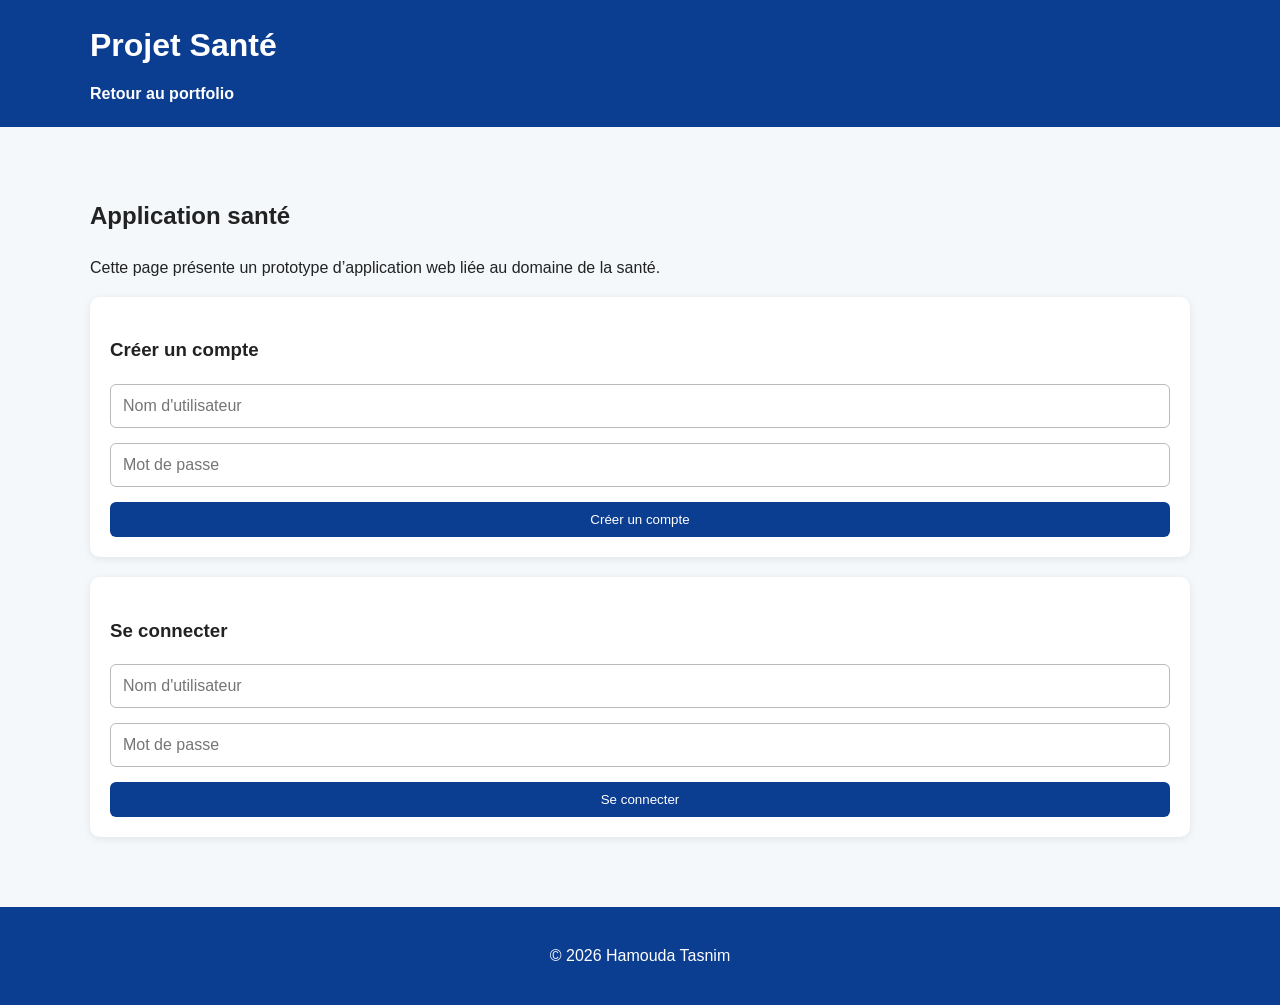
==== portfolio-sante.html @ b2ddc649 "Add files via upload" ====
<!DOCTYPE html>
<html lang="fr">
<head>
    <meta charset="UTF-8">
    <meta name="viewport" content="width=device-width, initial-scale=1.0">
    <title>Projet Santé</title>
    <link rel="stylesheet" href="style.css">
</head>
<body>

    <header class="header">
        <div class="container">
            <h1 class="logo">Projet Santé</h1>
            <nav class="nav">
                <ul>
                    <li><a href="index.html">Retour au portfolio</a></li>
                </ul>
            </nav>
        </div>
    </header>

    <main class="section">
        <div class="container">
            <h2>Application santé</h2>
            <p>
                Cette page présente un prototype d’application web liée au domaine de la santé.
            </p>

            <div class="card">
                <h3>Créer un compte</h3>
                <form id="registerForm">
                    <input type="text" id="registerNom" placeholder="Nom d'utilisateur">
                    <input type="password" id="registerPassword" placeholder="Mot de passe">
                    <button type="submit" class="btn">Créer un compte</button>
                </form>
            </div>

            <div class="card">
                <h3>Se connecter</h3>
                <form id="loginForm">
                    <input type="text" id="loginNom" placeholder="Nom d'utilisateur">
                    <input type="password" id="loginPassword" placeholder="Mot de passe">
                    <button type="submit" class="btn">Se connecter</button>
                </form>
            </div>

            <div id="zoneProjet" class="card hidden">
                <h3>Bienvenue dans le projet santé</h3>
                <p>
                    Ici, tu peux présenter ton idée : suivi patient, tableau de bord santé,
                    prévention, données biomédicales, etc.
                </p>
            </div>

            <p id="messageConnexion"></p>
        </div>
    </main>

    <footer class="footer">
        <div class="container">
            <p>© 2026 Hamouda Tasnim</p>
        </div>
    </footer>

    <script src="script.js"></script>
</body>
</html>
---- style.css ----
body {
    margin: 0;
    font-family: Arial, sans-serif;
    line-height: 1.6;
    background-color: #f4f8fb;
    color: #222;
}

.container {
    width: 90%;
    max-width: 1100px;
    margin: auto;
}

.header {
    background-color: #0b3d91;
    color: white;
    padding: 20px 0;
}

.logo {
    margin: 0;
}

.card img {
    width: 100%;
    max-width: 500px;
    border: 1px solid #ccc;
    margin-top: 10px;
    margin-bottom: 10px;
}


.nav ul {
    list-style: none;
    padding: 0;
    margin: 10px 0 0 0;
    display: flex;
    gap: 20px;
    flex-wrap: wrap;
}

.nav a {
    color: white;
    text-decoration: none;
    font-weight: bold;
}

.hero {
    background-color: #dceeff;
    padding: 80px 0;
    text-align: center;
}

.section {
    padding: 50px 0;
}

.card {
    background-color: white;
    padding: 20px;
    margin-bottom: 20px;
    border-radius: 10px;
    box-shadow: 0 2px 8px rgba(0, 0, 0, 0.08);
}

.btn {
    display: inline-block;
    background-color: #0b3d91;
    color: white;
    padding: 10px 18px;
    border: none;
    border-radius: 6px;
    text-decoration: none;
    cursor: pointer;
}

.btn:hover {
    background-color: #082c68;
}

form {
    display: flex;
    flex-direction: column;
    gap: 15px;
}

input,
textarea {
    padding: 12px;
    border: 1px solid #bbb;
    border-radius: 6px;
    font-size: 16px;
}

textarea {
    min-height: 120px;
}

.footer {
    background-color: #0b3d91;
    color: white;
    text-align: center;
    padding: 20px 0;
}

.hidden {
    display: none;
}

#messageFormulaire,
#messageConnexion {
    margin-top: 10px;
    font-weight: bold;
}

@media screen and (max-width: 768px) {
    .nav ul {
        flex-direction: column;
        gap: 10px;
    }

    .hero {
        padding: 50px 0;
    }

    .section {
        padding: 30px 0;
    }
}
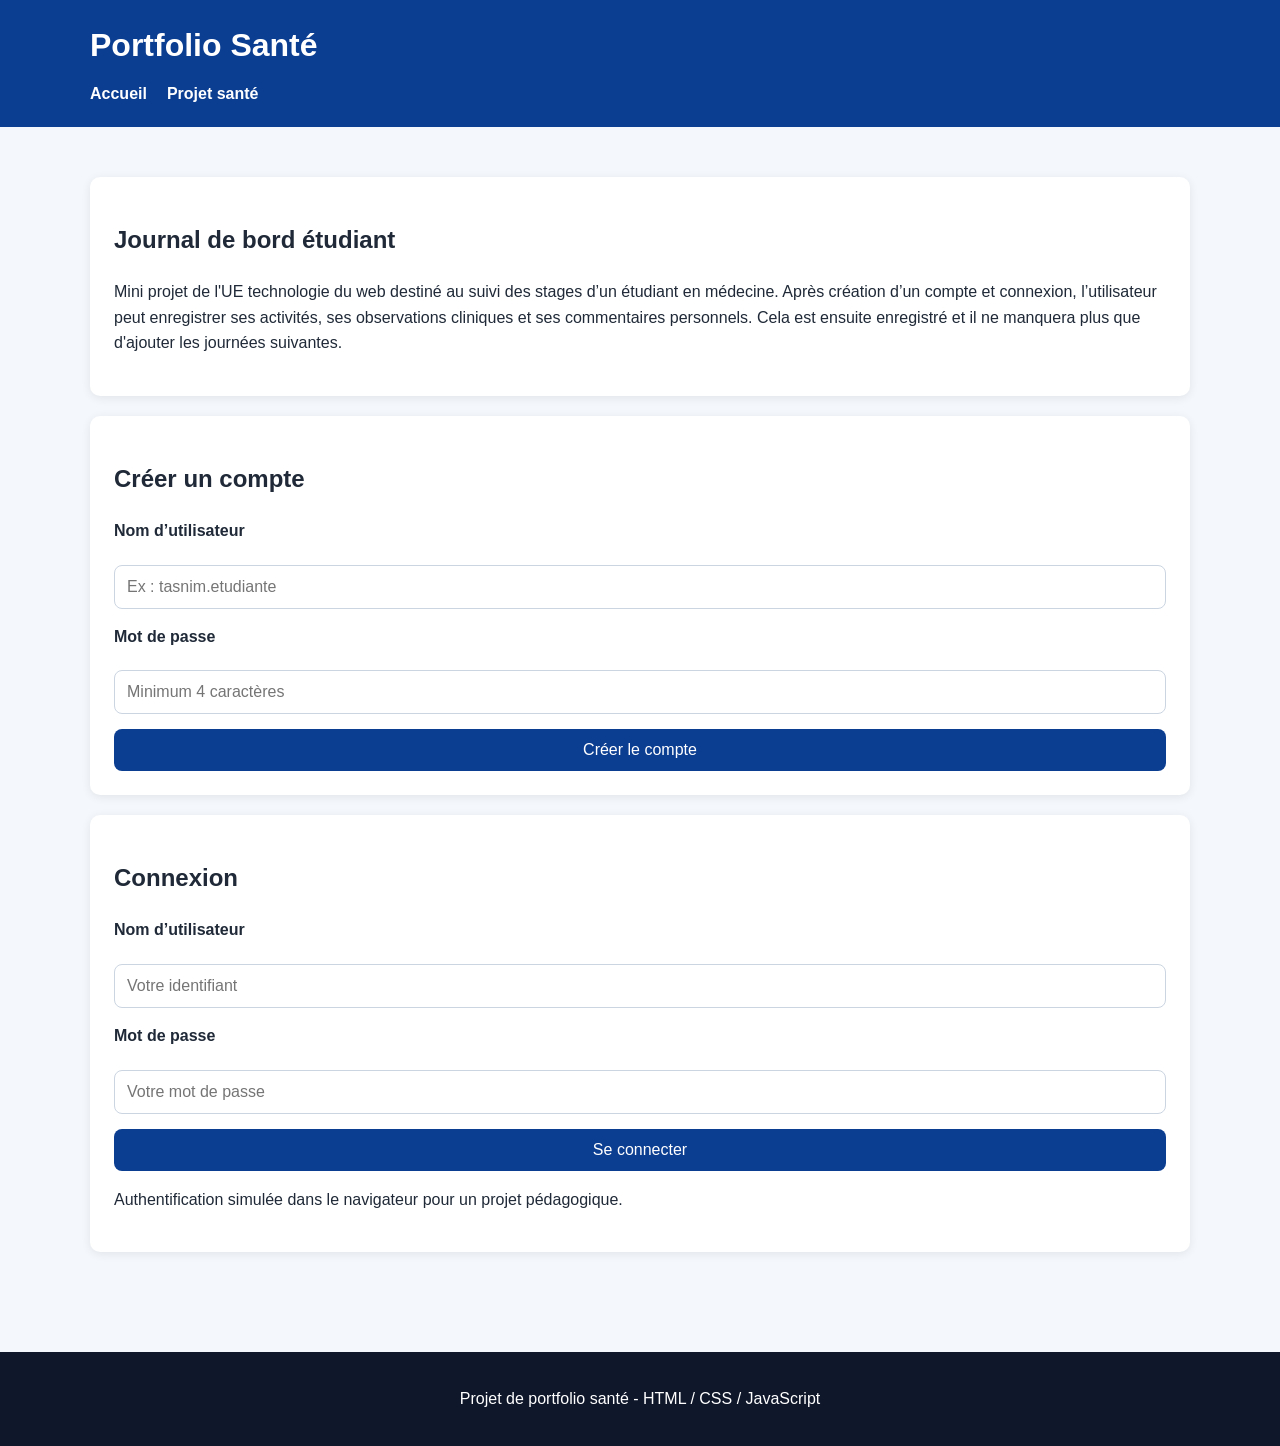
==== commit 0e8c6892: "Add files via upload" ====
--- a/portfolio-sante.html
+++ b/portfolio-sante.html
@@ -1,67 +1,138 @@
 <!DOCTYPE html>
 <html lang="fr">
 <head>
-    <meta charset="UTF-8">
-    <meta name="viewport" content="width=device-width, initial-scale=1.0">
-    <title>Projet Santé</title>
-    <link rel="stylesheet" href="style.css">
+  <meta charset="UTF-8">
+  <meta name="viewport" content="width=device-width, initial-scale=1.0">
+  <title>Portfolio Santé - Journal de bord étudiant</title>
+  <link rel="stylesheet" href="style.css">
 </head>
 <body>
 
-    <header class="header">
-        <div class="container">
-            <h1 class="logo">Projet Santé</h1>
-            <nav class="nav">
-                <ul>
-                    <li><a href="index.html">Retour au portfolio</a></li>
-                </ul>
-            </nav>
-        </div>
-    </header>
+  <header class="header">
+    <div class="container">
+      <h1 class="logo">Portfolio Santé</h1>
+      <nav class="nav">
+        <ul>
+          <li><a href="index.html">Accueil</a></li>
+          <li><a href="portfolio-sante.html">Projet santé</a></li>
+        </ul>
+      </nav>
+    </div>
+  </header>
 
-    <main class="section">
-        <div class="container">
-            <h2>Application santé</h2>
-            <p>
-                Cette page présente un prototype d’application web liée au domaine de la santé.
-            </p>
+  <main class="section">
+    <div class="container">
 
-            <div class="card">
-                <h3>Créer un compte</h3>
-                <form id="registerForm">
-                    <input type="text" id="registerNom" placeholder="Nom d'utilisateur">
-                    <input type="password" id="registerPassword" placeholder="Mot de passe">
-                    <button type="submit" class="btn">Créer un compte</button>
-                </form>
-            </div>
+      <section class="card">
+        <h2>Journal de bord étudiant</h2>
+        <p>
+          Mini projet de l'UE technologie du web destiné au suivi 
+          des stages d’un étudiant en médecine. Après création d’un compte et connexion,
+          l’utilisateur peut enregistrer ses activités, ses observations cliniques et ses
+          commentaires personnels. Cela est ensuite enregistré et il ne manquera plus que d'ajouter les journées suivantes.
+        </p>
+      </section>
 
-            <div class="card">
-                <h3>Se connecter</h3>
-                <form id="loginForm">
-                    <input type="text" id="loginNom" placeholder="Nom d'utilisateur">
-                    <input type="password" id="loginPassword" placeholder="Mot de passe">
-                    <button type="submit" class="btn">Se connecter</button>
-                </form>
-            </div>
+      <section class="card">
+        <h2>Créer un compte</h2>
+        <form id="registerForm">
+          <label for="registerNom">Nom d’utilisateur</label>
+          <input type="text" id="registerNom" placeholder="Ex : tasnim.etudiante">
 
-            <div id="zoneProjet" class="card hidden">
-                <h3>Bienvenue dans le projet santé</h3>
-                <p>
-                    Ici, tu peux présenter ton idée : suivi patient, tableau de bord santé,
-                    prévention, données biomédicales, etc.
-                </p>
-            </div>
+          <label for="registerPassword">Mot de passe</label>
+          <input type="password" id="registerPassword" placeholder="Minimum 4 caractères">
 
-            <p id="messageConnexion"></p>
-        </div>
-    </main>
+          <button type="submit" class="btn">Créer le compte</button>
+        </form>
+      </section>
 
-    <footer class="footer">
-        <div class="container">
-            <p>© 2026 Hamouda Tasnim</p>
-        </div>
-    </footer>
+      <section class="card">
+        <h2>Connexion</h2>
+        <form id="loginForm">
+          <label for="loginNom">Nom d’utilisateur</label>
+          <input type="text" id="loginNom" placeholder="Votre identifiant">
 
-    <script src="script.js"></script>
+          <label for="loginPassword">Mot de passe</label>
+          <input type="password" id="loginPassword" placeholder="Votre mot de passe">
+
+          <button type="submit" class="btn">Se connecter</button>
+        </form>
+
+        <p id="messageConnexion"></p>
+        <p>
+          Authentification simulée dans le navigateur pour un projet pédagogique.
+        </p>
+      </section>
+
+      <section id="zoneProjet" class="hidden">
+        <section class="card">
+          <h2>Espace étudiant</h2>
+          <p>
+            Bienvenue dans votre espace personnel. Vous pouvez enregistrer
+            votre journal de bord de stage.
+          </p>
+        </section>
+
+        <section class="card">
+          <h2>Ajouter une entrée au journal</h2>
+          <form id="journalForm">
+            <label for="dateStage">Date du stage</label>
+            <input type="date" id="dateStage">
+
+            <label for="serviceStage">Service</label>
+            <input type="text" id="serviceStage" placeholder="Ex : cardiologie, pédiatrie, urgences">
+
+            <label for="heuresStage">Nombre d’heures</label>
+            <input type="number" id="heuresStage" min="1" step="0.5" placeholder="Ex : 7.5">
+
+            <label for="niveauStage">Niveau de difficulté</label>
+            <select id="niveauStage">
+              <option value="">Choisir un niveau</option>
+              <option value="Faible">Faible</option>
+              <option value="Modéré">Modéré</option>
+              <option value="Élevé">Élevé</option>
+            </select>
+
+            <label for="observationStage">Observation clinique</label>
+            <textarea id="observationStage" placeholder="Décrire un cas observé, une situation ou un acte médical"></textarea>
+
+            <label for="commentaireStage">Commentaire personnel</label>
+            <textarea id="commentaireStage" placeholder="Décrire ce que vous avez appris ou ressenti"></textarea>
+
+            <label for="objectifStage">Objectif d’apprentissage</label>
+            <input type="text" id="objectifStage" placeholder="Ex : améliorer la communication avec le patient">
+
+            <button type="submit" class="btn">Enregistrer l’entrée</button>
+          </form>
+
+          <p id="messageJournal"></p>
+        </section>
+
+        <section class="card">
+          <h2>Bilan rapide</h2>
+          <p id="resumeJournal">
+            Aucune entrée n’a encore été enregistrée.
+          </p>
+        </section>
+
+        <section class="card">
+          <h2>Historique des entrées</h2>
+          <div id="etatVide">
+            Aucune entrée de stage pour le moment.
+          </div>
+          <div id="listeJournal"></div>
+        </section>
+      </section>
+
+    </div>
+  </main>
+
+  <footer class="footer">
+    <div class="container">
+      <p>Projet de portfolio santé - HTML / CSS / JavaScript</p>
+    </div>
+  </footer>
+
+  <script src="script.js"></script>
 </body>
 </html>
--- a/style.css
+++ b/style.css
@@ -4,6 +4,21 @@
     line-height: 1.6;
     background-color: #f4f8fb;
     color: #222;
+}
+
+.logo {
+  margin: 0;
+  display: flex;
+  align-items: center;
+  gap: 12px;
+}
+
+.photo-profil {
+  width: 50px;
+  height: 50px;
+  border-radius: 50%;
+  object-fit: cover;
+  border: 2px solid white;
 }
 
 .container {
@@ -127,4 +142,323 @@
     .section {
         padding: 30px 0;
     }
+}
+
+* {
+  box-sizing: border-box;
+}
+
+html {
+  scroll-behavior: smooth;
+}
+
+body {
+  margin: 0;
+  font-family: Arial, sans-serif;
+  line-height: 1.6;
+  background-color: #f4f7fb;
+  color: #1f2937;
+}
+
+img {
+  max-width: 100%;
+  display: block;
+}
+
+.container {
+  width: 90%;
+  max-width: 1100px;
+  margin: 0 auto;
+}
+
+.topbar {
+  background-color: #0b3d91;
+  color: white;
+  padding: 32px 0;
+}
+
+.topbar-content {
+  display: flex;
+  justify-content: space-between;
+  align-items: flex-start;
+  gap: 24px;
+  flex-wrap: wrap;
+}
+
+.eyebrow {
+  margin: 0 0 8px;
+  text-transform: uppercase;
+  letter-spacing: 1px;
+  font-size: 13px;
+  opacity: 0.85;
+}
+
+.topbar h1 {
+  margin: 0 0 10px;
+  font-size: 2rem;
+}
+
+.subtitle {
+  margin: 0;
+  max-width: 700px;
+}
+
+.main-layout {
+  padding: 32px 0 48px;
+}
+
+.intro-card {
+  margin-bottom: 24px;
+}
+
+.card,
+.stat-card,
+.empty-box,
+.entry-card {
+  background-color: white;
+  border-radius: 10px;
+  box-shadow: 0 2px 10px rgba(0, 0, 0, 0.08);
+}
+
+.card {
+  padding: 24px;
+}
+
+.auth-grid,
+.content-grid,
+.stats-grid {
+  display: grid;
+  gap: 20px;
+  margin-bottom: 24px;
+}
+
+.auth-grid,
+.content-grid {
+  grid-template-columns: repeat(2, 1fr);
+}
+
+.stats-grid {
+  grid-template-columns: repeat(3, 1fr);
+}
+
+.stat-card {
+  padding: 20px;
+  text-align: center;
+  background-color: #eef4ff;
+}
+
+.stat-label {
+  margin: 0 0 10px;
+  color: #4b5563;
+  font-size: 14px;
+}
+
+.stat-value {
+  margin: 0;
+  font-size: 2rem;
+  font-weight: bold;
+  color: #0b3d91;
+}
+
+.form-group {
+  margin-bottom: 16px;
+}
+
+label {
+  display: block;
+  margin-bottom: 6px;
+  font-weight: bold;
+}
+
+input,
+select,
+textarea {
+  width: 100%;
+  padding: 12px;
+  border: 1px solid #cbd5e1;
+  border-radius: 8px;
+  font-size: 1rem;
+  background-color: #fff;
+}
+
+input:focus,
+select:focus,
+textarea:focus {
+  outline: none;
+  border-color: #0b3d91;
+  box-shadow: 0 0 0 3px rgba(11, 61, 145, 0.15);
+}
+
+textarea {
+  resize: vertical;
+  min-height: 110px;
+}
+
+.btn {
+  display: inline-block;
+  border: none;
+  border-radius: 8px;
+  padding: 12px 18px;
+  cursor: pointer;
+  font-size: 1rem;
+  text-decoration: none;
+  transition: 0.2s ease;
+}
+
+.btn-primary {
+  background-color: #0b3d91;
+  color: white;
+}
+
+.btn-primary:hover {
+  background-color: #082d6b;
+}
+
+.btn-secondary {
+  background-color: white;
+  color: #0b3d91;
+  border: 1px solid rgba(255, 255, 255, 0.7);
+}
+
+.btn-secondary:hover {
+  background-color: #eaf0ff;
+}
+
+.btn-danger {
+  background-color: #b42318;
+  color: white;
+  margin-top: 12px;
+}
+
+.btn-danger:hover {
+  background-color: #8f1c13;
+}
+
+.note {
+  margin-top: 12px;
+  font-size: 14px;
+  color: #6b7280;
+}
+
+.message {
+  margin-top: 14px;
+  font-weight: bold;
+}
+
+.success {
+  color: #15803d;
+}
+
+.error-text {
+  color: #b91c1c;
+}
+
+.error {
+  display: block;
+  margin-top: 6px;
+  color: #b91c1c;
+  font-size: 14px;
+  min-height: 18px;
+}
+
+.hidden {
+  display: none;
+}
+
+.divider {
+  height: 1px;
+  background-color: #e5e7eb;
+  margin: 20px 0;
+}
+
+.history-section {
+  margin-top: 10px;
+}
+
+.section-head {
+  margin-bottom: 16px;
+}
+
+.empty-box {
+  padding: 24px;
+  text-align: center;
+  color: #6b7280;
+}
+
+.journal-list {
+  display: flex;
+  flex-direction: column;
+  gap: 16px;
+}
+
+.entry-card {
+  padding: 20px;
+  border-left: 5px solid #0b3d91;
+}
+
+.entry-meta {
+  display: flex;
+  flex-wrap: wrap;
+  gap: 10px;
+  margin-bottom: 14px;
+}
+
+.badge {
+  background-color: #dbeafe;
+  color: #0b3d91;
+  border-radius: 999px;
+  padding: 6px 10px;
+  font-size: 14px;
+  font-weight: bold;
+}
+
+.meta-text {
+  font-size: 14px;
+  color: #4b5563;
+}
+
+.entry-card h3 {
+  margin-bottom: 6px;
+}
+
+.entry-card p {
+  margin-top: 0;
+}
+
+.entry-actions {
+  margin-top: 16px;
+}
+
+.footer {
+  background-color: #0f172a;
+  color: white;
+  text-align: center;
+  padding: 18px 0;
+  margin-top: 30px;
+}
+
+@media screen and (max-width: 900px) {
+  .auth-grid,
+  .content-grid,
+  .stats-grid {
+    grid-template-columns: 1fr;
+  }
+}
+
+@media screen and (max-width: 600px) {
+  .topbar h1 {
+    font-size: 1.6rem;
+  }
+
+  .card,
+  .entry-card,
+  .empty-box,
+  .stat-card {
+    padding: 18px;
+  }
+
+  .btn {
+    width: 100%;
+    text-align: center;
+  }
 }
